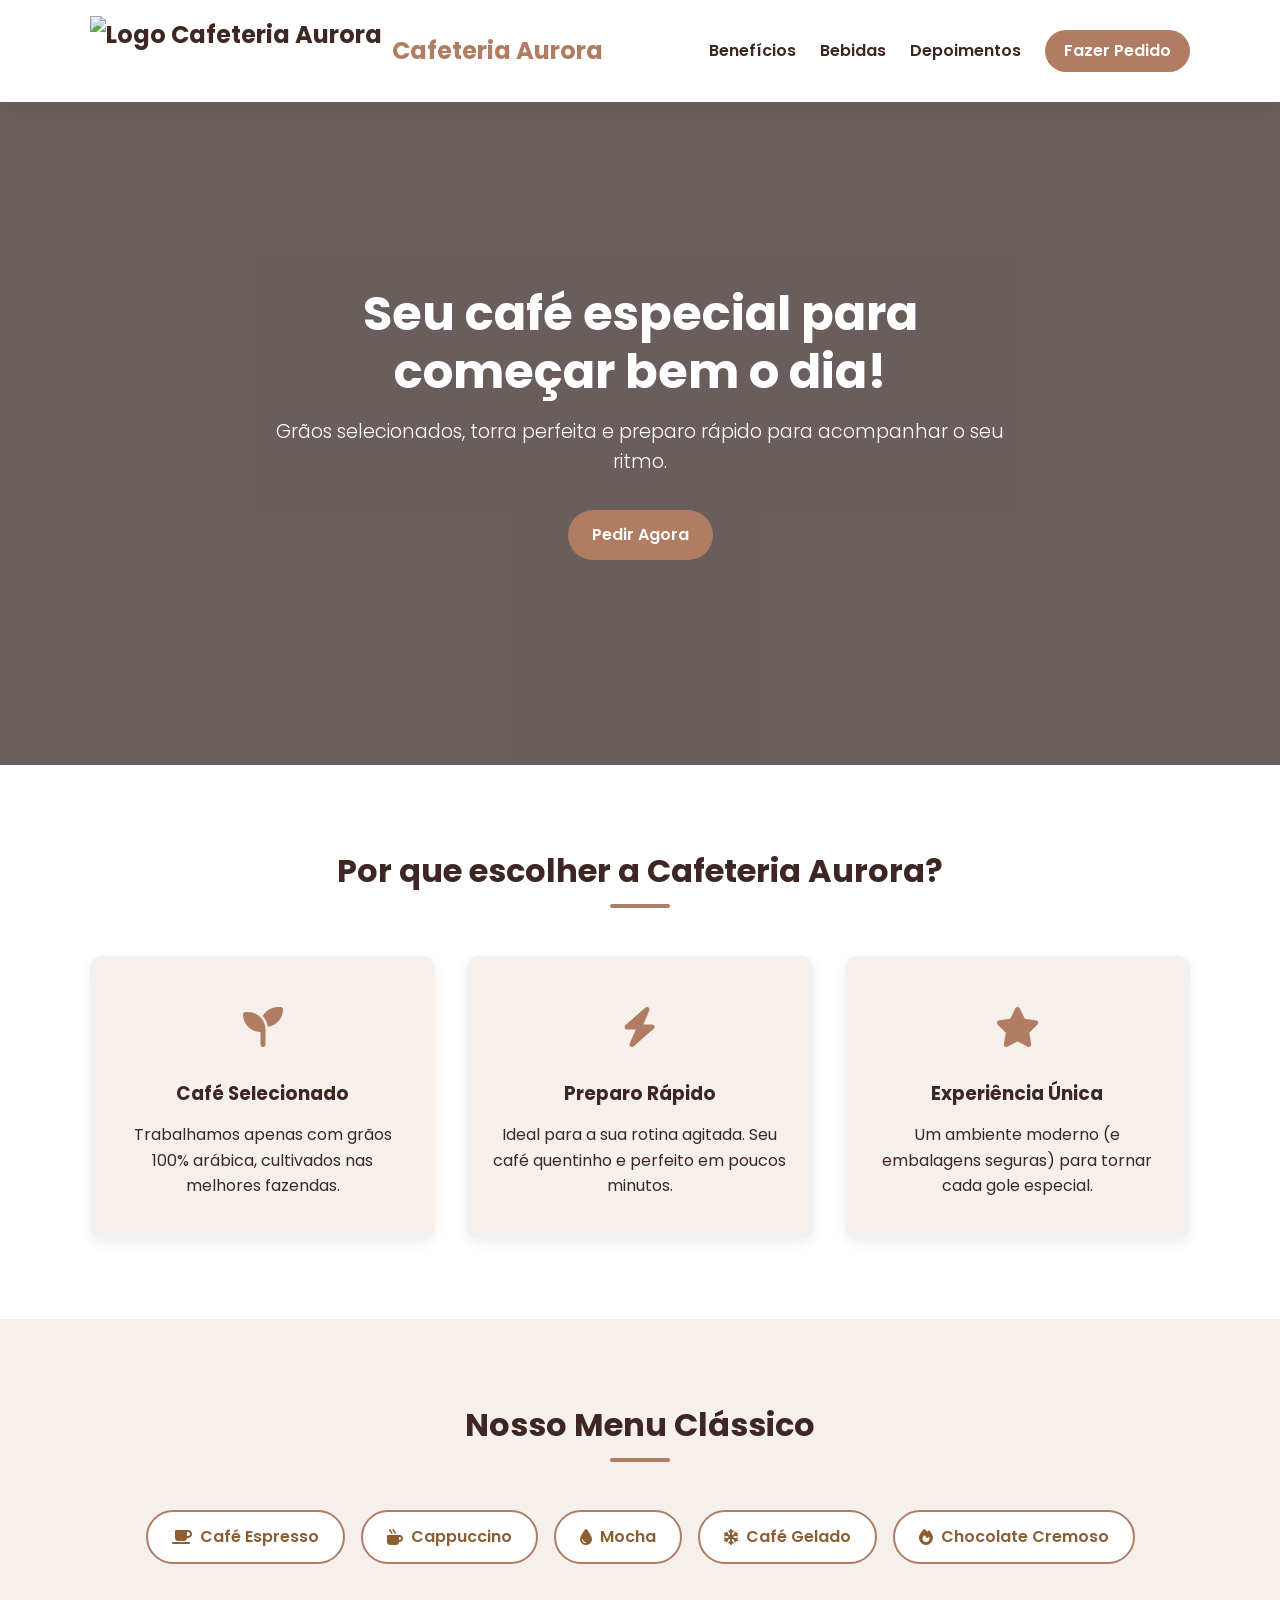
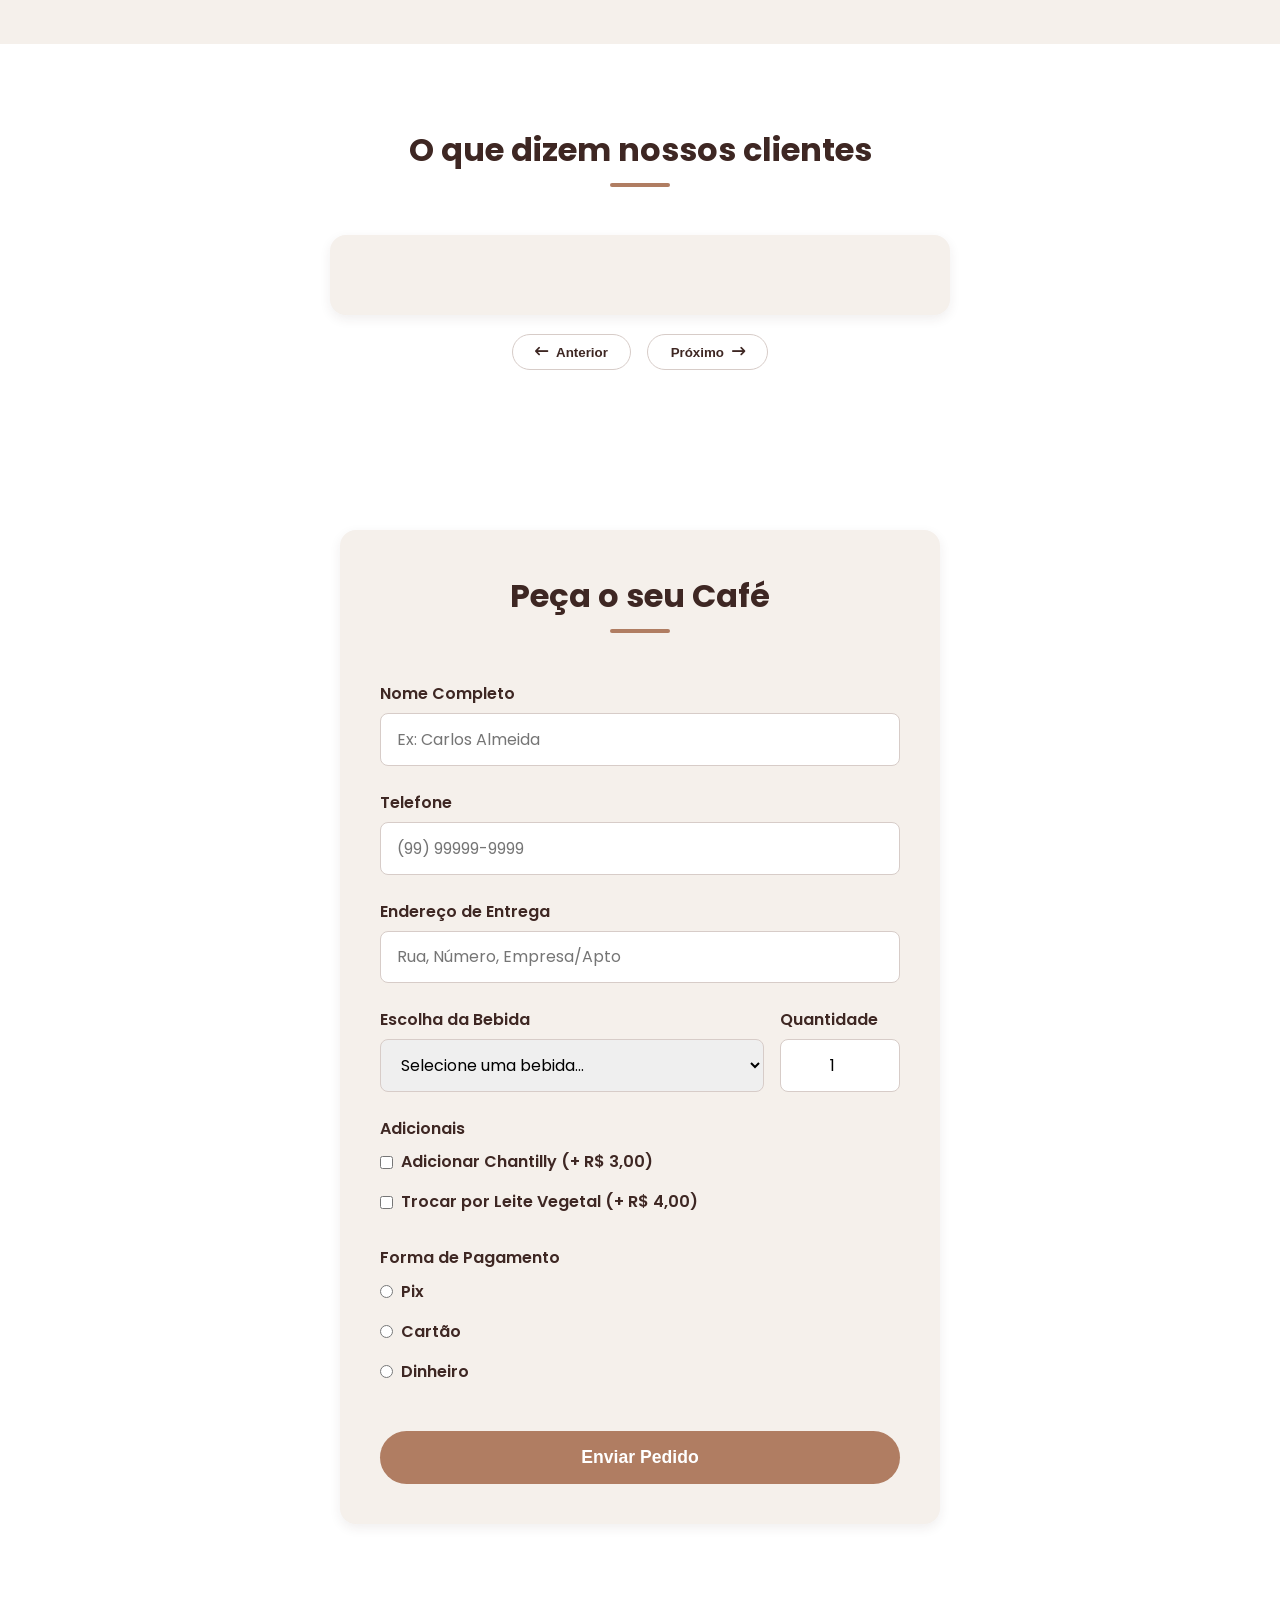
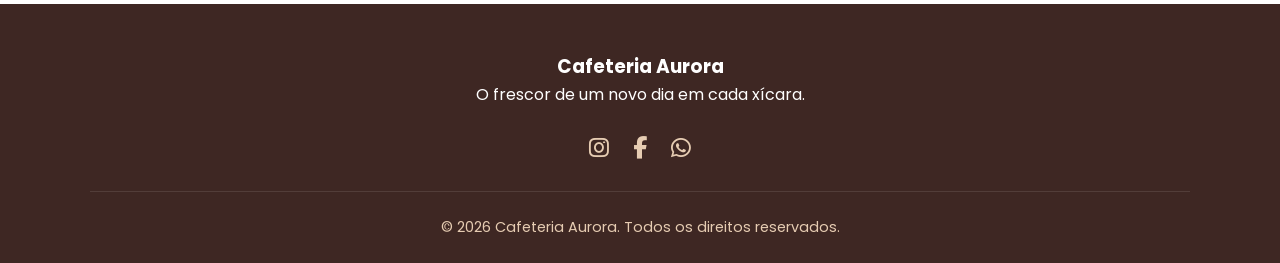
==== index.html @ 36357278 "Add files via upload" ====
<!DOCTYPE html>
<html lang="pt-BR">

<head>
    <meta charset="UTF-8">
    <meta name="viewport" content="width=device-width, initial-scale=1.0">
    
    <title>Cafeteria Aurora - Especial e rápida</title>
    
    <!-- jsDelivr para os Icones -->
    <link rel="stylesheet" href="https://cdn.jsdelivr.net/npm/@fortawesome/fontawesome-free@6.5.1/css/all.min.css">
    
    <!-- Fontes Google -->
    <link rel="preconnect" href="https://fonts.googleapis.com">
    <link rel="preconnect" href="https://fonts.gstatic.com" crossorigin>
    <link rel="stylesheet" href="style.css">
    <link href="https://fonts.googleapis.com/css2?family=Poppins:wght@300;400;600;700&display=swap" rel="stylesheet">
</head>

<body>
    <!-- Cabeçalho Fixo -->
    <header class="header">
        <div class="container header-container">
            <a href="#" class="logo">
                <img src= "assets/img/logo.jpeg" alt="Logo Cafeteria Aurora" class="logo-img">  <span>Cafeteria Aurora</span>
            </a>
            <nav class="nav">
                <ul class="nav-list">
                    <li><a href="#beneficios">Benefícios</a></li>
                    <li><a href="#bebidas">Bebidas</a></li>
                    <li><a href="#depoimentos">Depoimentos</a></li>
                    <li><a href="#pedido" class="btn btn-nav">Fazer Pedido</a></li>
                </ul>
            </nav>
        </div>
    </header>

    <!-- Hero Section (Principal) -->
    <section class="hero" id="home">
        <div class="hero-overlay"></div>
        <div class="container hero-content">
            <h1>Seu café especial para começar bem o dia!</h1>
            <p>Grãos selecionados, torra perfeita e preparo rápido para acompanhar o seu ritmo.</p>
            <a href="#pedido" class="btn btn-primary">Pedir Agora</a>
        </div>
    </section>

    <!-- Seção Benefícios -->
    <section class="section benefits" id="beneficios">
        <div class="container">
            <h2 class="section-title">Por que escolher a Cafeteria Aurora?</h2>
            <div class="cards-grid">
                <div class="card">
                    <div class="card-icon"><i class="fa-solid fa-seedling"></i></div>
                    <h3>Café Selecionado</h3>
                    <p>Trabalhamos apenas com grãos 100% arábica, cultivados nas melhores fazendas.</p>
                </div>
                <div class="card">
                    <div class="card-icon"><i class="fa-solid fa-bolt"></i></div>
                    <h3>Preparo Rápido</h3>
                    <p>Ideal para a sua rotina agitada. Seu café quentinho e perfeito em poucos minutos.</p>
                </div>
                <div class="card">
                    <div class="card-icon"><i class="fa-solid fa-star"></i></div>
                    <h3>Experiência Única</h3>
                    <p>Um ambiente moderno (e embalagens seguras) para tornar cada gole especial.</p>
                </div>
            </div>
        </div>
    </section>

    <!-- Seção Bebidas (Sabores) -->
    <section class="section flavors" id="bebidas">
        <div class="container">
            <h2 class="section-title">Nosso Menu Clássico</h2>
            <div class="flavor-tags">
                <span class="tag"><i class="fa-solid fa-mug-saucer"></i> Café Espresso</span>
                <span class="tag"><i class="fa-solid fa-mug-hot"></i> Cappuccino</span>
                <span class="tag"><i class="fa-solid fa-droplet"></i> Mocha</span>
                <span class="tag"><i class="fa-solid fa-snowflake"></i> Café Gelado</span>
                <span class="tag"><i class="fa-solid fa-fire"></i> Chocolate Cremoso</span>
            </div>
        </div>
    </section>

   <!-- Seção Depoimentos -->
    <section class="section testimonials" id="depoimentos" tabindex="0" aria-label="Seção de Depoimentos">
        <div class="container">
            <h2 class="section-title">O que dizem nossos clientes</h2>
            <div class="testimonial-wrapper">
                
                <!-- Card completamente gerenciado pelo JavaScript -->
                <div class="testimonial-card"></div>
                
                <!-- Indicadores do Carousel -->
                <div class="carousel-dots" aria-label="Indicadores do carousel"></div>
                
                <!-- Controles do Carousel -->
                <div class="carousel-controls">
                    <button class="btn-carousel btn-carousel-prev" aria-label="Depoimento Anterior"><i
                            class="fa-solid fa-arrow-left-long"></i> Anterior</button>
                    <button class="btn-carousel btn-carousel-next" aria-label="Próximo Depoimento">Próximo <i
                            class="fa-solid fa-arrow-right-long"></i></button>                
                </div>
            </div>
        </div>
    </section>

    <!-- Formulário de Pedido -->
    <section class="section order-form" id="pedido">
        <div class="container form-container">
            <h2 class="section-title">Peça o seu Café</h2>
            <form action="obrigado.html" method="GET" class="form">
                
                <div class="form-group">
                    <label for="name">Nome Completo</label>
                    <input type="text" id="name" name="name" required placeholder="Ex: Carlos Almeida">
                </div>

                <div class="form-group">
                    <label for="phone">Telefone</label>
                    <input type="tel" id="phone" name="phone" required placeholder="(99) 99999-9999">
                </div>

                <div class="form-group">
                    <label for="address">Endereço de Entrega</label>
                    <input type="text" id="address" name="address" required placeholder="Rua, Número, Empresa/Apto">
                </div>

                <div class="form-row">
                    <div class="form-group form-group-drink">
                        <label for="drink">Escolha da Bebida</label>
                        <select id="drink" name="drink" required>
                            <option value="" disabled selected>Selecione uma bebida...</option>
                            <option value="espresso">Café Espresso</option>
                            <option value="cappuccino">Cappuccino</option>
                            <option value="mocha">Mocha</option>
                            <option value="gelado">Café Gelado</option>
                            <option value="chocolate">Chocolate Cremoso</option>
                        </select>
                    </div>

                    <div class="form-group form-group-quantity">
                        <label for="quantity">Quantidade</label>
                        <input type="number" id="quantity" name="quantity" min="1" max="99" value="1" required>
                    </div>
                </div>

                <fieldset class="form-group options-group">
                    <legend>Adicionais</legend>
                    <div class="checkbox-container">
                        <label class="custom-control">
                            <input type="checkbox" name="adicional" value="chantilly">
                            <span>Adicionar Chantilly (+ R$ 3,00)</span>
                        </label>
                        <label class="custom-control">
                            <input type="checkbox" name="adicional" value="leite-vegetal">
                            <span>Trocar por Leite Vegetal (+ R$ 4,00)</span>
                        </label>
                    </div>
                </fieldset>

                <fieldset class="form-group options-group">
                    <legend>Forma de Pagamento</legend>
                    <div class="radio-container">
                        <label class="custom-control">
                            <input type="radio" name="payment" value="pix" required>
                            <span>Pix</span>
                        </label>
                        <label class="custom-control">
                            <input type="radio" name="payment" value="cartao">
                            <span>Cartão</span>
                        </label>
                        <label class="custom-control">
                            <input type="radio" name="payment" value="dinheiro">
                            <span>Dinheiro</span>
                        </label>
                    </div>
                </fieldset>

                <button type="submit" class="btn btn-submit">Enviar Pedido</button>
            </form>
        </div>
    </section>

    <!-- Rodapé -->
    <footer class="footer">
        <div class="container footer-container">
            <div class="footer-brand">
                <h3>Cafeteria Aurora</h3>
                <p>O frescor de um novo dia em cada xícara.</p>
            </div>
            <div class="footer-socials">
                <a href="#" aria-label="Instagram"><i class="fa-brands fa-instagram"></i></a>
                <a href="#" aria-label="Facebook"><i class="fa-brands fa-facebook-f"></i></a>
                <a href="#" aria-label="WhatsApp"><i class="fa-brands fa-whatsapp"></i></a>
            </div>
            <div class="footer-copyright">
                <p>&copy; 2026 Cafeteria Aurora. Todos os direitos reservados.</p>
            </div>
        </div>
    </footer>

    <!-- Scripts -->
    <script src="js/carousel.js"></script>
    <script src="js/form-validate.js"></script>

</body>

</html>
---- style.css ----
/* ======= Variáveis e Reset Global (Paleta de Cores) ======= */
:root {
    --primary: #b07d62;       /* Tom de caramelo/café claro */
    --primary-dark: #8b5e34;  /* Tom de café escuro */
    --secondary: #e6ccb2;     /* Tom de leite/espuma */
    --dark: #3e2723;          /* Marrom bem escuro (texto) */
    --light: #f5f0eb;         /* Fundo levemente bege */
    --white: #ffffff;
    --gray: #795548;
    --border-color: #d7ccc8;
    --shadow: 0 4px 12px rgba(62, 39, 35, 0.08);
    --transition: all 0.3s ease;
}

* {
    margin: 0;
    padding: 0;
    box-sizing: border-box;
    scroll-behavior: smooth;
}

body {
    font-family: 'Poppins', sans-serif;
    color: var(--dark);
    background-color: var(--white);
    line-height: 1.6;
}

.container {
    width: 90%;
    max-width: 1100px;
    margin: 0 auto;
}

/* ======= Header & Navegação ======= */
.header {
    position: fixed;
    top: 0;
    left: 0;
    width: 100%;
    background-color: var(--white);
    box-shadow: var(--shadow);
    z-index: 1000;
}

.header-container {
    display: flex;
    justify-content: space-between;
    align-items: center;
    padding: 1rem 0;
}

.logo-img {
    height: 70px; 
    width: auto;  
    object-fit: contain;
}

.logo {
    font-size: 1.5rem;
    font-weight: 700;
    color: var(--dark);
    text-decoration: none;
    display: flex;
    align-items: center;
    gap: 0.6rem;
}

.logo i, .logo span {
    color: var(--primary);
}

.nav-list {
    display: flex;
    list-style: none;
    align-items: center;
    gap: 1.5rem;
}

.nav-list a {
    text-decoration: none;
    color: var(--dark);
    font-weight: 600;
    transition: var(--transition);
}

.nav-list a:hover {
    color: var(--primary);
}

/* ======= Botões ======= */
.btn {
    display: inline-block;
    padding: 0.75rem 1.5rem;
    border-radius: 30px;
    font-weight: 600;
    text-decoration: none;
    cursor: pointer;
    border: none;
    transition: var(--transition);
    text-align: center;
}

.btn-primary {
    background-color: var(--primary);
    color: var(--white);
}

.btn-primary:hover {
    background-color: var(--primary-dark);
    transform: translateY(-2px);
}

.btn-nav {
    background-color: var(--primary);
    color: var(--white) !important;
    padding: 0.5rem 1.2rem;
}

.btn-nav:hover {
    background-color: var(--primary-dark);
}

/* ======= Hero Section ======= */
.hero {
    position: relative;
    min-height: 85vh;
    /* Imagem de fundo parallax */
    background: url('assets/img/cafeteriafundo.jpeg') center/cover no-repeat fixed;
    display: flex;
    align-items: center;
    justify-content: center;
    text-align: center;
    padding-top: 80px;
}

.hero-overlay {
    position: absolute;
    inset: 0;
    background: rgba(43, 27, 23, 0.7); /* Tom de café escuro */
}

.hero-content {
    position: relative;
    color: var(--white);
    max-width: 750px;
}

.hero-content h1 {
    font-size: 3rem;
    font-weight: 700;
    margin-bottom: 1rem;
    line-height: 1.2;
}

.hero-content p {
    font-size: 1.2rem;
    margin-bottom: 2rem;
    font-weight: 300;
}

/* ======= Seções Gerais ======= */
.section {
    padding: 5rem 0;
}

.section-title {
    text-align: center;
    font-size: 2rem;
    margin-bottom: 3rem;
    position: relative;
    color: var(--dark);
}

.section-title::after {
    content: '';
    display: block;
    width: 60px;
    height: 4px;
    background-color: var(--primary);
    margin: 0.5rem auto 0;
    border-radius: 2px;
}

/* ======= Benefícios ======= */
.cards-grid {
    display: grid;
    grid-template-columns: repeat(auto-fit, minmax(250px, 1fr));
    gap: 2rem;
}

.card {
    background: var(--light);
    padding: 2.5rem 1.5rem;
    border-radius: 12px;
    text-align: center;
    box-shadow: var(--shadow);
    transition: var(--transition);
}

.card:hover {
    transform: translateY(-5px);
}

.card-icon {
    font-size: 2.5rem;
    color: var(--primary);
    margin-bottom: 1.2rem;
}

.card h3 {
    margin-bottom: 0.8rem;
}

/* ======= Sabores (Bebidas) ======= */
.flavors {
    background-color: var(--light);
}

.flavor-tags {
    display: flex;
    flex-wrap: wrap;
    justify-content: center;
    gap: 1rem;
}

.tag {
    background: var(--white);
    border: 2px solid var(--primary);
    color: var(--primary-dark);
    padding: 0.75rem 1.5rem;
    border-radius: 30px;
    font-weight: 600;
    font-size: 1rem;
    display: inline-flex;
    align-items: center;
    gap: 0.5rem;
    transition: var(--transition);
    cursor: default;
}

.tag:hover {
    background-color: var(--primary);
    color: var(--white);
    transform: scale(1.05);
}

/* ======= Depoimentos ======= */
.testimonial-wrapper {
    max-width: 620px;
    margin: 0 auto;
    text-align: center;
    position: relative;
}

.testimonial-card {
    background: var(--light);
    padding: 2.5rem;
    border-radius: 16px;
    box-shadow: var(--shadow);
}

.testimonial-avatar {
    width: 85px;
    height: 85px;
    border-radius: 50%;
    object-fit: cover;
    margin-bottom: 1rem;
    border: 3px solid var(--primary);
}

.testimonial-quote {
    font-style: italic;
    margin-bottom: 1.2rem;
    color: var(--gray);
}

.testimonial-name {
    font-weight: 700;
}

.carousel-controls {
    margin-top: 1.2rem;
    display: flex;
    justify-content: center;
    gap: 1rem;
}

.btn-carousel {
    background-color: var(--white);
    border: 1px solid var(--border-color);
    color: var(--dark);
    padding: 0.6rem 1.4rem;
    border-radius: 25px;
    font-weight: 600;
    cursor: pointer;
    transition: var(--transition);
    display: inline-flex;
    align-items: center;
    gap: 0.5rem;
}

.btn-carousel:hover {
    background-color: var(--primary);
    color: var(--white);
    border-color: var(--primary);
}

/* ======= Formulário de Pedido  ======= */
.order-form {
    background-color: var(--white);
}

.form-container {
    max-width: 600px;
    background-color: var(--light);
    padding: 2.5rem;
    border-radius: 16px;
    box-shadow: var(--shadow);
}

.form-group {
    margin-bottom: 1.5rem;
    display: flex;
    flex-direction: column;
}

.form-group label {
    font-weight: 600;
    margin-bottom: 0.4rem;
}

.form-row {
    display: flex;
    gap: 1rem;
    align-items: flex-start;
}

.form-group-drink {
    flex: 1;
}

.form-group-quantity {
    width: 120px;
    flex-shrink: 0;
}

.form-group input[type="text"],
.form-group input[type="tel"],
.form-group input[type="number"],
.form-group select {
    padding: 0.8rem 1rem;
    border: 1px solid var(--border-color);
    border-radius: 8px;
    font-family: inherit;
    font-size: 1rem;
    outline: none;
    transition: var(--transition);
        width: 100%;
}

.form-group-quantity input[type="number"] {
    text-align: center;
}

.form-group input:focus,
.form-group select:focus {
    border-color: var(--primary);
}

.options-group {
    border: none;
    padding: 0;
}

.options-group legend {
    font-weight: 600;
    margin-bottom: 0.5rem;
}

.checkbox-container,
.radio-container {
    display: flex;
    flex-direction: column;
    gap: 0.5rem;
}

.custom-control {
    display: flex;
    align-items: center;
    gap: 0.5rem;
    font-weight: 400;
    cursor: pointer;
}

.btn-submit {
    width: 100%;
    background-color: var(--primary);
    color: var(--white);
    padding: 1rem;
    font-size: 1.1rem;
    margin-top: 1rem;
    transition: var(--transition);
}

.btn-submit:not(:disabled):hover {
    background-color: var(--primary-dark);
}

.btn-submit:disabled {
    background-color: #d7ccc8;
    color: #8d6e63;
    cursor: not-allowed;
    opacity: 0.7;
    box-shadow: none;
    transform: none;
}

/* ======= Página de Agradecimento (grazzie.html) ======= */
.thank-you-body {
    min-height: 120vh;
    display: flex;
    flex-direction: column;
    justify-content: space-between;
}

.thank-you-container {
    flex: 1;
    display: flex;
    align-items: center;
    justify-content: center;
    padding: 6rem 1rem 2rem;
}

.thank-you-card {
    text-align: center;
    background: var(--light);
    padding: 3rem 2rem;
    border-radius: 16px;
    box-shadow: var(--shadow);
    max-width: 500px;
}

.success-icon {
    font-size: 4rem;
    color: var(--primary);
    margin-bottom: 1.5rem;
}

.thank-you-card h1 {
    font-size: 1.8rem;
    margin-bottom: 1rem;
}

.thank-you-card p {
    margin-bottom: 1rem;
    color: var(--gray);
}

.thank-you-card .btn {
    margin-top: 1rem;
}

/* ======= Rodapé ======= */
.footer {
    background-color: var(--dark);
    color: var(--white);
    padding: 3rem 0 1.5rem;
    text-align: center;
}

.footer-container {
    display: flex;
    flex-direction: column;
    align-items: center;
    gap: 1.5rem;
}

.footer-socials {
    display: flex;
    gap: 1.5rem;
}

.footer-socials a {
    color: var(--secondary);
    font-size: 1.4rem;
    transition: var(--transition);
}

.footer-socials a:hover {
    color: var(--primary);
    transform: translateY(-3px);
}

.footer-copyright {
    font-size: 0.9rem;
    color: var(--secondary);
    border-top: 1px solid rgba(255, 255, 255, 0.1);
    padding-top: 1.5rem;
    width: 100%;
}

/* ======= Responsividade (Mobile First / Tablet / Mobile) ======= */
@media (max-width: 768px) {
    .header-container {
        flex-direction: column;
        gap: 0.8rem;
    }

    .nav-list {
        gap: 0.8rem;
        font-size: 0.9rem;
    }

    .hero-content h1 {
        font-size: 2.2rem;
    }

    .section {
        padding: 3.5rem 0;
    }

    .form-container {
        padding: 1.5rem;
    }
}
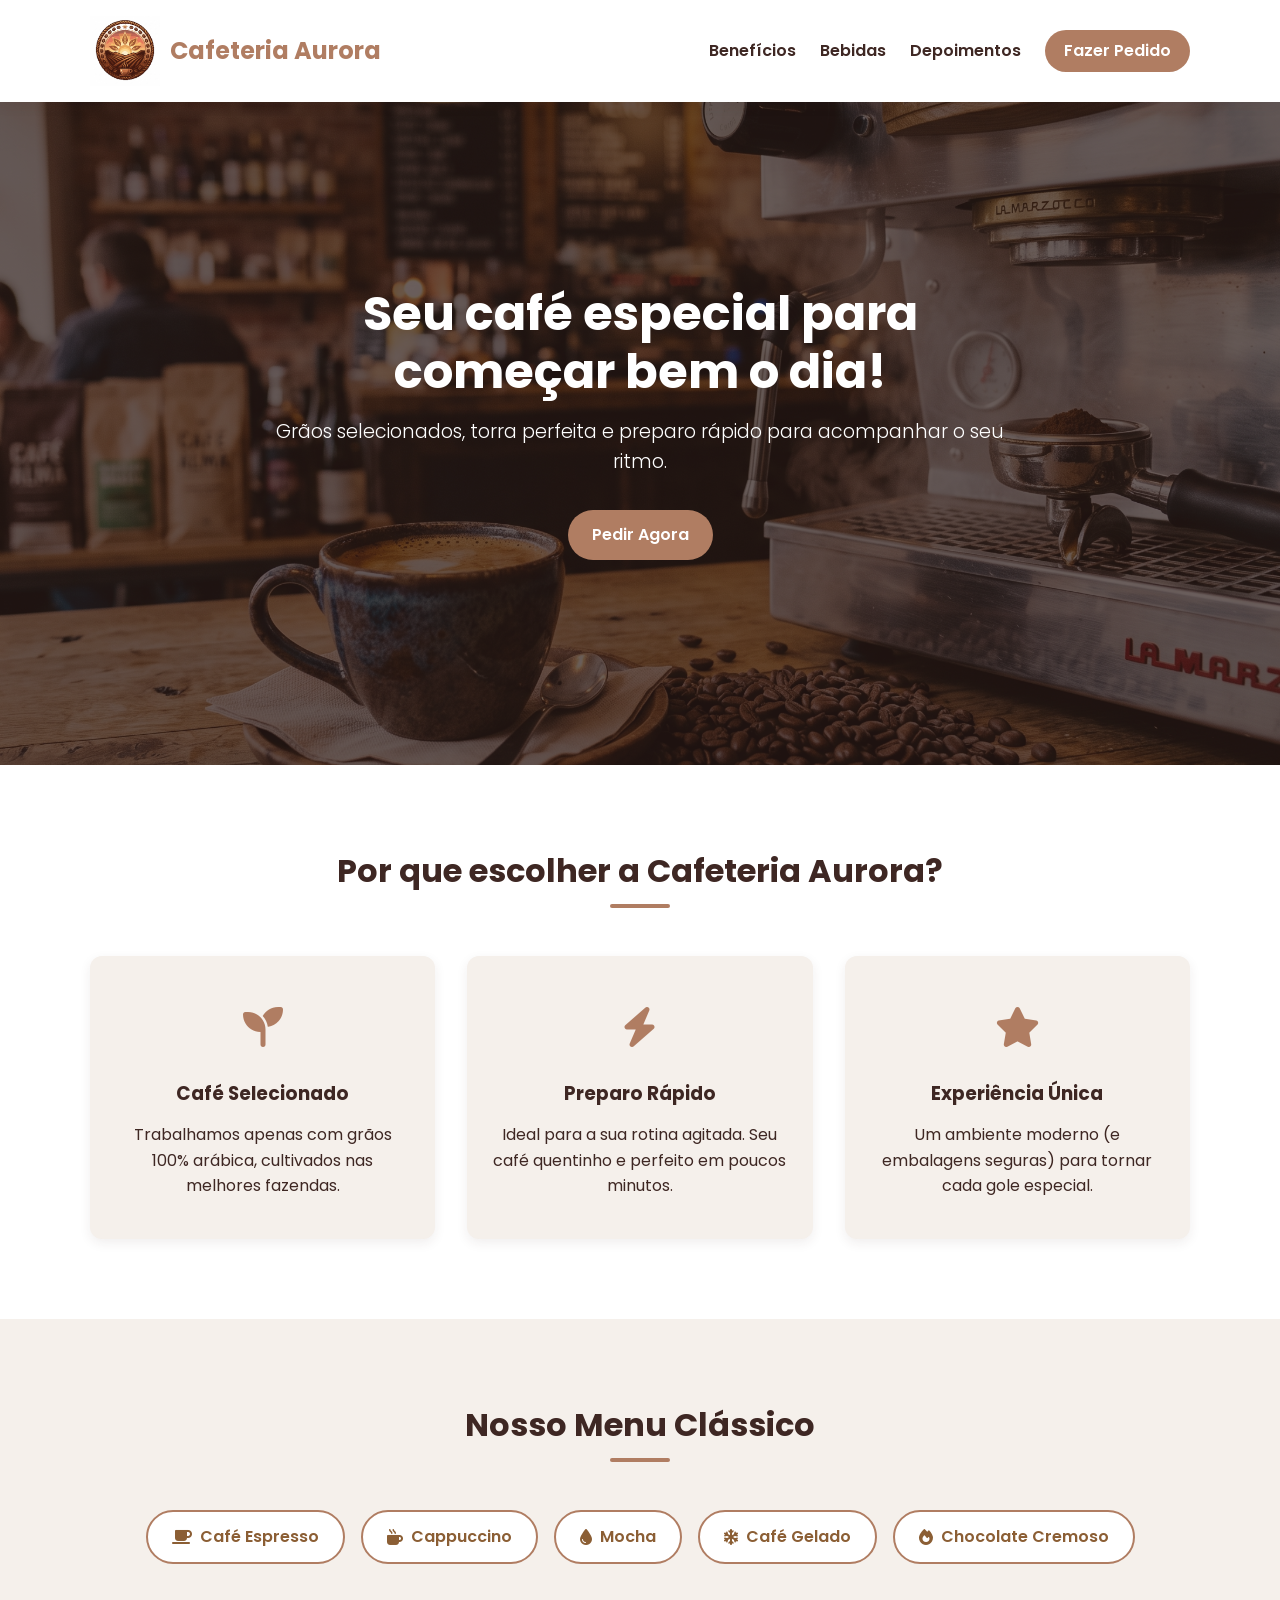
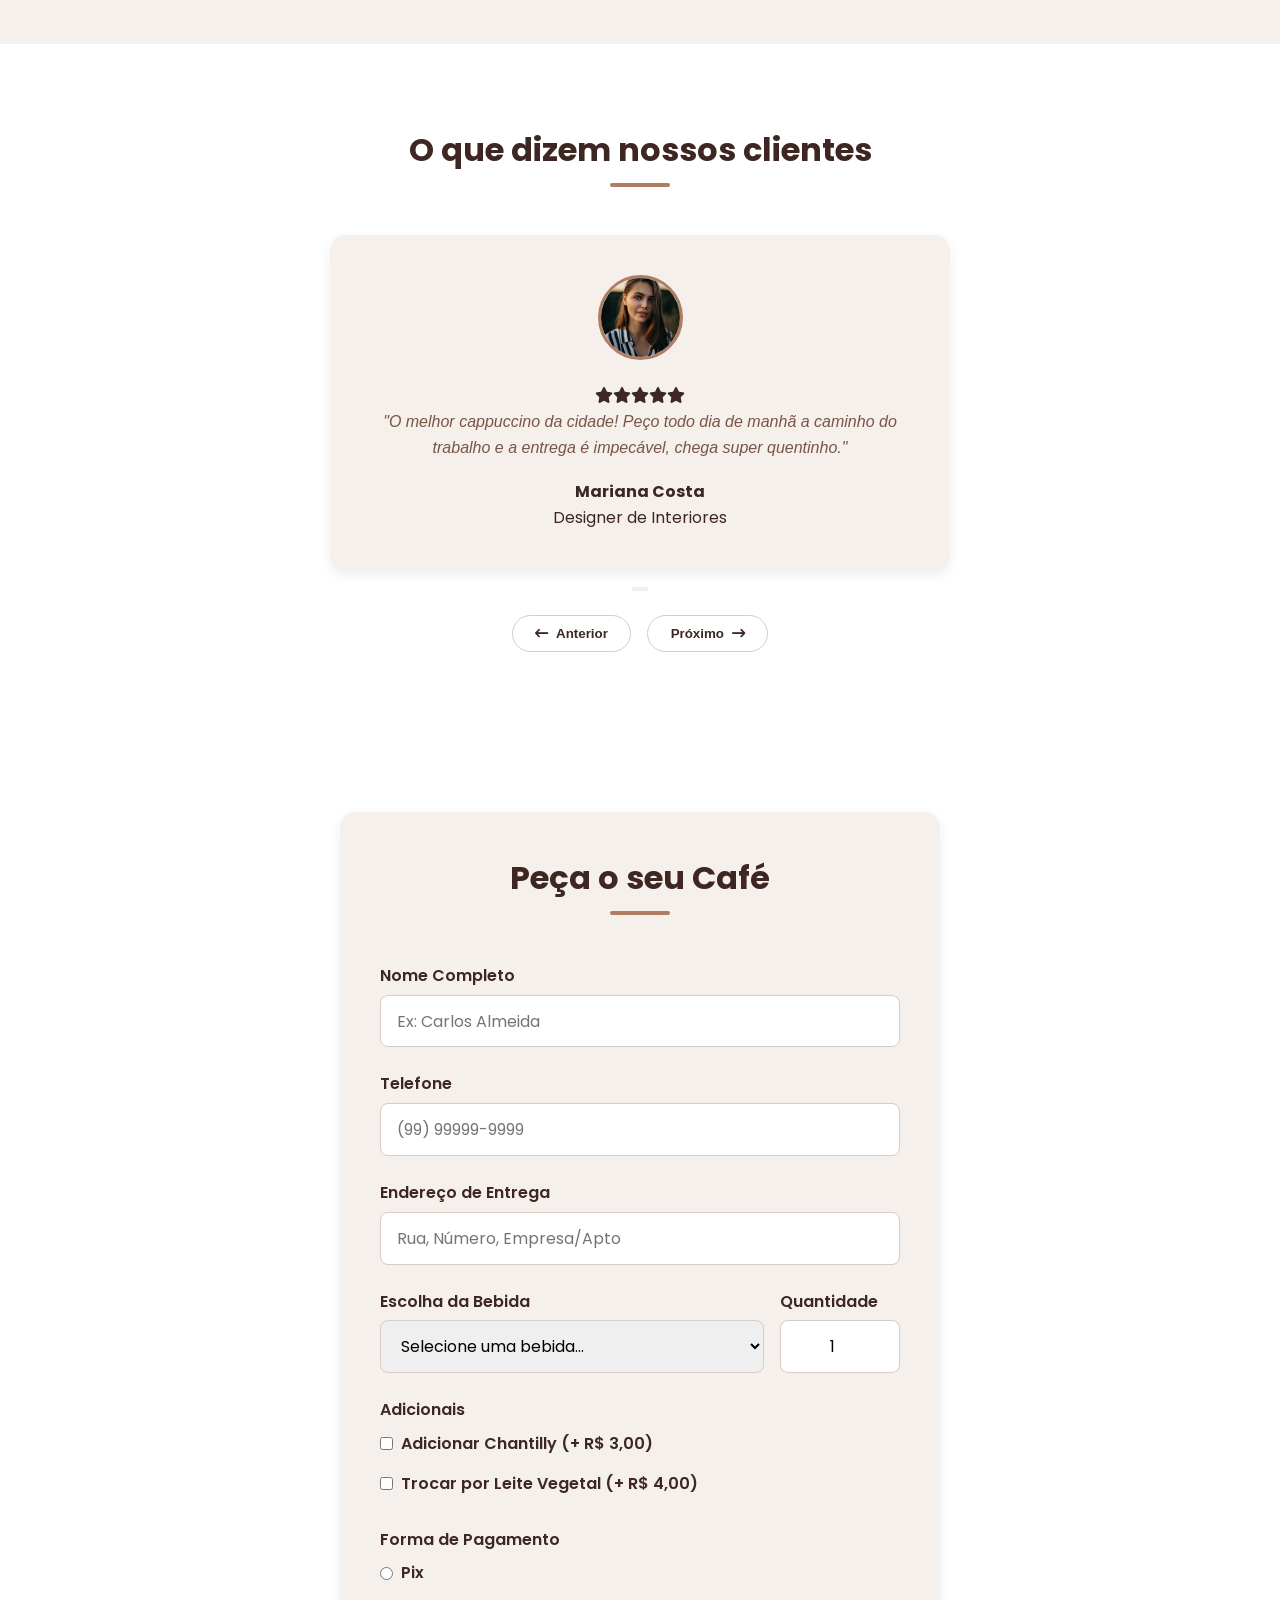
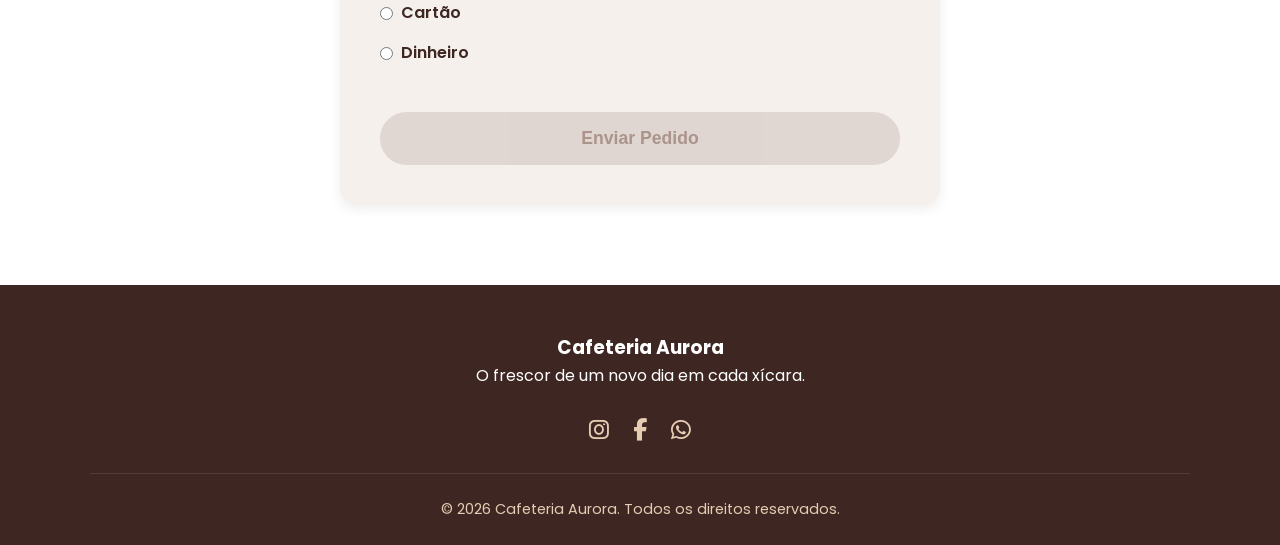
==== commit 8f1bb335: "Update index.html" ====
--- a/index.html
+++ b/index.html
@@ -13,7 +13,7 @@
     <!-- Fontes Google -->
     <link rel="preconnect" href="https://fonts.googleapis.com">
     <link rel="preconnect" href="https://fonts.gstatic.com" crossorigin>
-    <link rel="stylesheet" href="style.css">
+    <link rel="stylesheet" href="css/style.css">
     <link href="https://fonts.googleapis.com/css2?family=Poppins:wght@300;400;600;700&display=swap" rel="stylesheet">
 </head>
 
@@ -207,4 +207,4 @@
 
 </body>
 
-</html>+</html>
--- a/css/style.css
+++ b/css/style.css
@@ -0,0 +1,526 @@
+/* ======= Variáveis e Reset Global (Paleta de Cores) ======= */
+:root {
+    --primary: #b07d62;       /* Tom de caramelo/café claro */
+    --primary-dark: #8b5e34;  /* Tom de café escuro */
+    --secondary: #e6ccb2;     /* Tom de leite/espuma */
+    --dark: #3e2723;          /* Marrom bem escuro (texto) */
+    --light: #f5f0eb;         /* Fundo levemente bege */
+    --white: #ffffff;
+    --gray: #795548;
+    --border-color: #d7ccc8;
+    --shadow: 0 4px 12px rgba(62, 39, 35, 0.08);
+    --transition: all 0.3s ease;
+}
+
+* {
+    margin: 0;
+    padding: 0;
+    box-sizing: border-box;
+    scroll-behavior: smooth;
+}
+
+body {
+    font-family: 'Poppins', sans-serif;
+    color: var(--dark);
+    background-color: var(--white);
+    line-height: 1.6;
+}
+
+.container {
+    width: 90%;
+    max-width: 1100px;
+    margin: 0 auto;
+}
+
+/* ======= Header & Navegação ======= */
+.header {
+    position: fixed;
+    top: 0;
+    left: 0;
+    width: 100%;
+    background-color: var(--white);
+    box-shadow: var(--shadow);
+    z-index: 1000;
+}
+
+.header-container {
+    display: flex;
+    justify-content: space-between;
+    align-items: center;
+    padding: 1rem 0;
+}
+
+.logo-img {
+    height: 70px; 
+    width: auto;  
+    object-fit: contain;
+}
+
+.logo {
+    font-size: 1.5rem;
+    font-weight: 700;
+    color: var(--dark);
+    text-decoration: none;
+    display: flex;
+    align-items: center;
+    gap: 0.6rem;
+}
+
+.logo i, .logo span {
+    color: var(--primary);
+}
+
+.nav-list {
+    display: flex;
+    list-style: none;
+    align-items: center;
+    gap: 1.5rem;
+}
+
+.nav-list a {
+    text-decoration: none;
+    color: var(--dark);
+    font-weight: 600;
+    transition: var(--transition);
+}
+
+.nav-list a:hover {
+    color: var(--primary);
+}
+
+/* ======= Botões ======= */
+.btn {
+    display: inline-block;
+    padding: 0.75rem 1.5rem;
+    border-radius: 30px;
+    font-weight: 600;
+    text-decoration: none;
+    cursor: pointer;
+    border: none;
+    transition: var(--transition);
+    text-align: center;
+}
+
+.btn-primary {
+    background-color: var(--primary);
+    color: var(--white);
+}
+
+.btn-primary:hover {
+    background-color: var(--primary-dark);
+    transform: translateY(-2px);
+}
+
+.btn-nav {
+    background-color: var(--primary);
+    color: var(--white) !important;
+    padding: 0.5rem 1.2rem;
+}
+
+.btn-nav:hover {
+    background-color: var(--primary-dark);
+}
+
+/* ======= Hero Section ======= */
+.hero {
+    position: relative;
+    min-height: 85vh;
+    /* Imagem de fundo parallax */
+    background: url('../assets/img/cafeteriafundo.jpg') center/cover no-repeat fixed;
+    display: flex;
+    align-items: center;
+    justify-content: center;
+    text-align: center;
+    padding-top: 80px;
+}
+
+.hero-overlay {
+    position: absolute;
+    inset: 0;
+    background: rgba(43, 27, 23, 0.7); /* Tom de café escuro */
+}
+
+.hero-content {
+    position: relative;
+    color: var(--white);
+    max-width: 750px;
+}
+
+.hero-content h1 {
+    font-size: 3rem;
+    font-weight: 700;
+    margin-bottom: 1rem;
+    line-height: 1.2;
+}
+
+.hero-content p {
+    font-size: 1.2rem;
+    margin-bottom: 2rem;
+    font-weight: 300;
+}
+
+/* ======= Seções Gerais ======= */
+.section {
+    padding: 5rem 0;
+}
+
+.section-title {
+    text-align: center;
+    font-size: 2rem;
+    margin-bottom: 3rem;
+    position: relative;
+    color: var(--dark);
+}
+
+.section-title::after {
+    content: '';
+    display: block;
+    width: 60px;
+    height: 4px;
+    background-color: var(--primary);
+    margin: 0.5rem auto 0;
+    border-radius: 2px;
+}
+
+/* ======= Benefícios ======= */
+.cards-grid {
+    display: grid;
+    grid-template-columns: repeat(auto-fit, minmax(250px, 1fr));
+    gap: 2rem;
+}
+
+.card {
+    background: var(--light);
+    padding: 2.5rem 1.5rem;
+    border-radius: 12px;
+    text-align: center;
+    box-shadow: var(--shadow);
+    transition: var(--transition);
+}
+
+.card:hover {
+    transform: translateY(-5px);
+}
+
+.card-icon {
+    font-size: 2.5rem;
+    color: var(--primary);
+    margin-bottom: 1.2rem;
+}
+
+.card h3 {
+    margin-bottom: 0.8rem;
+}
+
+/* ======= Sabores (Bebidas) ======= */
+.flavors {
+    background-color: var(--light);
+}
+
+.flavor-tags {
+    display: flex;
+    flex-wrap: wrap;
+    justify-content: center;
+    gap: 1rem;
+}
+
+.tag {
+    background: var(--white);
+    border: 2px solid var(--primary);
+    color: var(--primary-dark);
+    padding: 0.75rem 1.5rem;
+    border-radius: 30px;
+    font-weight: 600;
+    font-size: 1rem;
+    display: inline-flex;
+    align-items: center;
+    gap: 0.5rem;
+    transition: var(--transition);
+    cursor: default;
+}
+
+.tag:hover {
+    background-color: var(--primary);
+    color: var(--white);
+    transform: scale(1.05);
+}
+
+/* ======= Depoimentos ======= */
+.testimonial-wrapper {
+    max-width: 620px;
+    margin: 0 auto;
+    text-align: center;
+    position: relative;
+}
+
+.testimonial-card {
+    background: var(--light);
+    padding: 2.5rem;
+    border-radius: 16px;
+    box-shadow: var(--shadow);
+}
+
+.testimonial-avatar {
+    width: 85px;
+    height: 85px;
+    border-radius: 50%;
+    object-fit: cover;
+    margin-bottom: 1rem;
+    border: 3px solid var(--primary);
+}
+
+.testimonial-quote {
+    font-style: italic;
+    margin-bottom: 1.2rem;
+    color: var(--gray);
+}
+
+.testimonial-name {
+    font-weight: 700;
+}
+
+.carousel-controls {
+    margin-top: 1.2rem;
+    display: flex;
+    justify-content: center;
+    gap: 1rem;
+}
+
+.btn-carousel {
+    background-color: var(--white);
+    border: 1px solid var(--border-color);
+    color: var(--dark);
+    padding: 0.6rem 1.4rem;
+    border-radius: 25px;
+    font-weight: 600;
+    cursor: pointer;
+    transition: var(--transition);
+    display: inline-flex;
+    align-items: center;
+    gap: 0.5rem;
+}
+
+.btn-carousel:hover {
+    background-color: var(--primary);
+    color: var(--white);
+    border-color: var(--primary);
+}
+
+/* ======= Formulário de Pedido  ======= */
+.order-form {
+    background-color: var(--white);
+}
+
+.form-container {
+    max-width: 600px;
+    background-color: var(--light);
+    padding: 2.5rem;
+    border-radius: 16px;
+    box-shadow: var(--shadow);
+}
+
+.form-group {
+    margin-bottom: 1.5rem;
+    display: flex;
+    flex-direction: column;
+}
+
+.form-group label {
+    font-weight: 600;
+    margin-bottom: 0.4rem;
+}
+
+.form-row {
+    display: flex;
+    gap: 1rem;
+    align-items: flex-start;
+}
+
+.form-group-drink {
+    flex: 1;
+}
+
+.form-group-quantity {
+    width: 120px;
+    flex-shrink: 0;
+}
+
+.form-group input[type="text"],
+.form-group input[type="tel"],
+.form-group input[type="number"],
+.form-group select {
+    padding: 0.8rem 1rem;
+    border: 1px solid var(--border-color);
+    border-radius: 8px;
+    font-family: inherit;
+    font-size: 1rem;
+    outline: none;
+    transition: var(--transition);
+        width: 100%;
+}
+
+.form-group-quantity input[type="number"] {
+    text-align: center;
+}
+
+.form-group input:focus,
+.form-group select:focus {
+    border-color: var(--primary);
+}
+
+.options-group {
+    border: none;
+    padding: 0;
+}
+
+.options-group legend {
+    font-weight: 600;
+    margin-bottom: 0.5rem;
+}
+
+.checkbox-container,
+.radio-container {
+    display: flex;
+    flex-direction: column;
+    gap: 0.5rem;
+}
+
+.custom-control {
+    display: flex;
+    align-items: center;
+    gap: 0.5rem;
+    font-weight: 400;
+    cursor: pointer;
+}
+
+.btn-submit {
+    width: 100%;
+    background-color: var(--primary);
+    color: var(--white);
+    padding: 1rem;
+    font-size: 1.1rem;
+    margin-top: 1rem;
+    transition: var(--transition);
+}
+
+.btn-submit:not(:disabled):hover {
+    background-color: var(--primary-dark);
+}
+
+.btn-submit:disabled {
+    background-color: #d7ccc8;
+    color: #8d6e63;
+    cursor: not-allowed;
+    opacity: 0.7;
+    box-shadow: none;
+    transform: none;
+}
+
+/* ======= Página de Agradecimento (grazzie.html) ======= */
+.thank-you-body {
+    min-height: 120vh;
+    display: flex;
+    flex-direction: column;
+    justify-content: space-between;
+}
+
+.thank-you-container {
+    flex: 1;
+    display: flex;
+    align-items: center;
+    justify-content: center;
+    padding: 6rem 1rem 2rem;
+}
+
+.thank-you-card {
+    text-align: center;
+    background: var(--light);
+    padding: 3rem 2rem;
+    border-radius: 16px;
+    box-shadow: var(--shadow);
+    max-width: 500px;
+}
+
+.success-icon {
+    font-size: 4rem;
+    color: var(--primary);
+    margin-bottom: 1.5rem;
+}
+
+.thank-you-card h1 {
+    font-size: 1.8rem;
+    margin-bottom: 1rem;
+}
+
+.thank-you-card p {
+    margin-bottom: 1rem;
+    color: var(--gray);
+}
+
+.thank-you-card .btn {
+    margin-top: 1rem;
+}
+
+/* ======= Rodapé ======= */
+.footer {
+    background-color: var(--dark);
+    color: var(--white);
+    padding: 3rem 0 1.5rem;
+    text-align: center;
+}
+
+.footer-container {
+    display: flex;
+    flex-direction: column;
+    align-items: center;
+    gap: 1.5rem;
+}
+
+.footer-socials {
+    display: flex;
+    gap: 1.5rem;
+}
+
+.footer-socials a {
+    color: var(--secondary);
+    font-size: 1.4rem;
+    transition: var(--transition);
+}
+
+.footer-socials a:hover {
+    color: var(--primary);
+    transform: translateY(-3px);
+}
+
+.footer-copyright {
+    font-size: 0.9rem;
+    color: var(--secondary);
+    border-top: 1px solid rgba(255, 255, 255, 0.1);
+    padding-top: 1.5rem;
+    width: 100%;
+}
+
+/* ======= Responsividade (Mobile First / Tablet / Mobile) ======= */
+@media (max-width: 768px) {
+    .header-container {
+        flex-direction: column;
+        gap: 0.8rem;
+    }
+
+    .nav-list {
+        gap: 0.8rem;
+        font-size: 0.9rem;
+    }
+
+    .hero-content h1 {
+        font-size: 2.2rem;
+    }
+
+    .section {
+        padding: 3.5rem 0;
+    }
+
+    .form-container {
+        padding: 1.5rem;
+    }
+}
